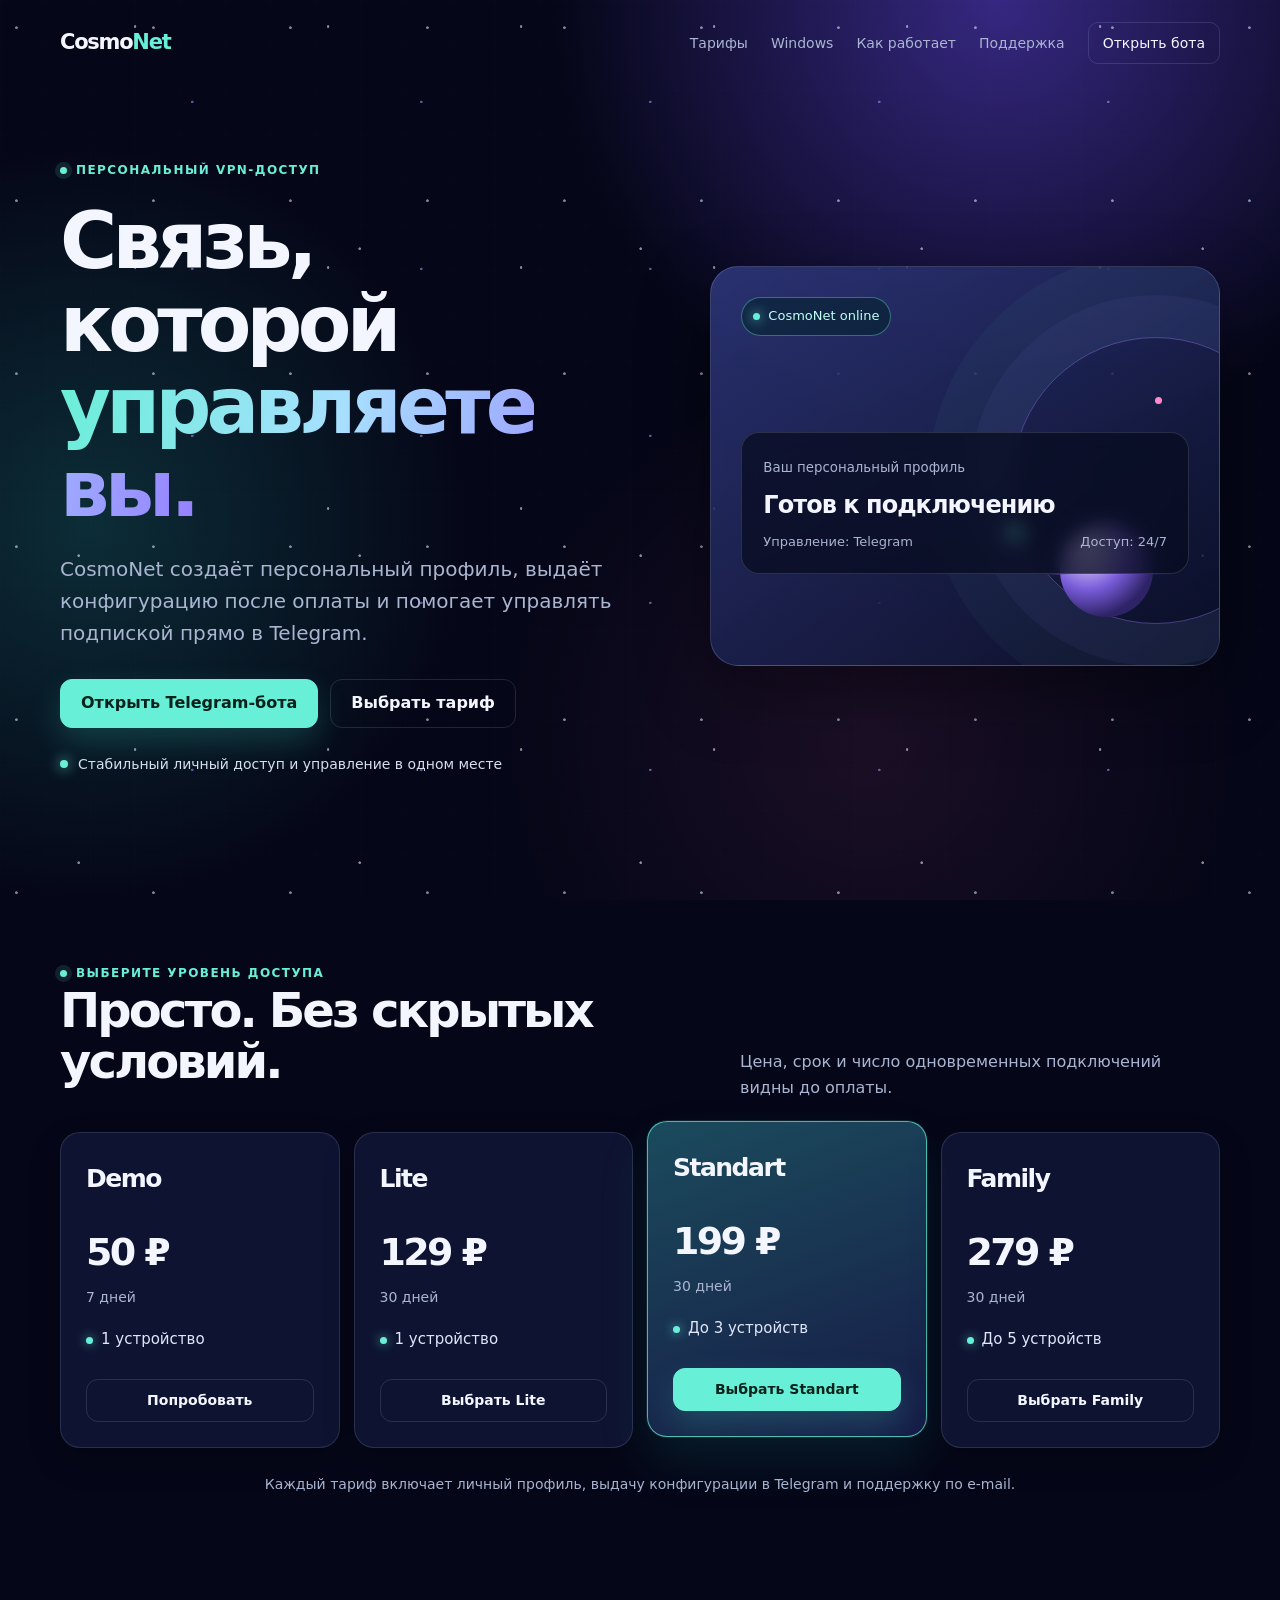
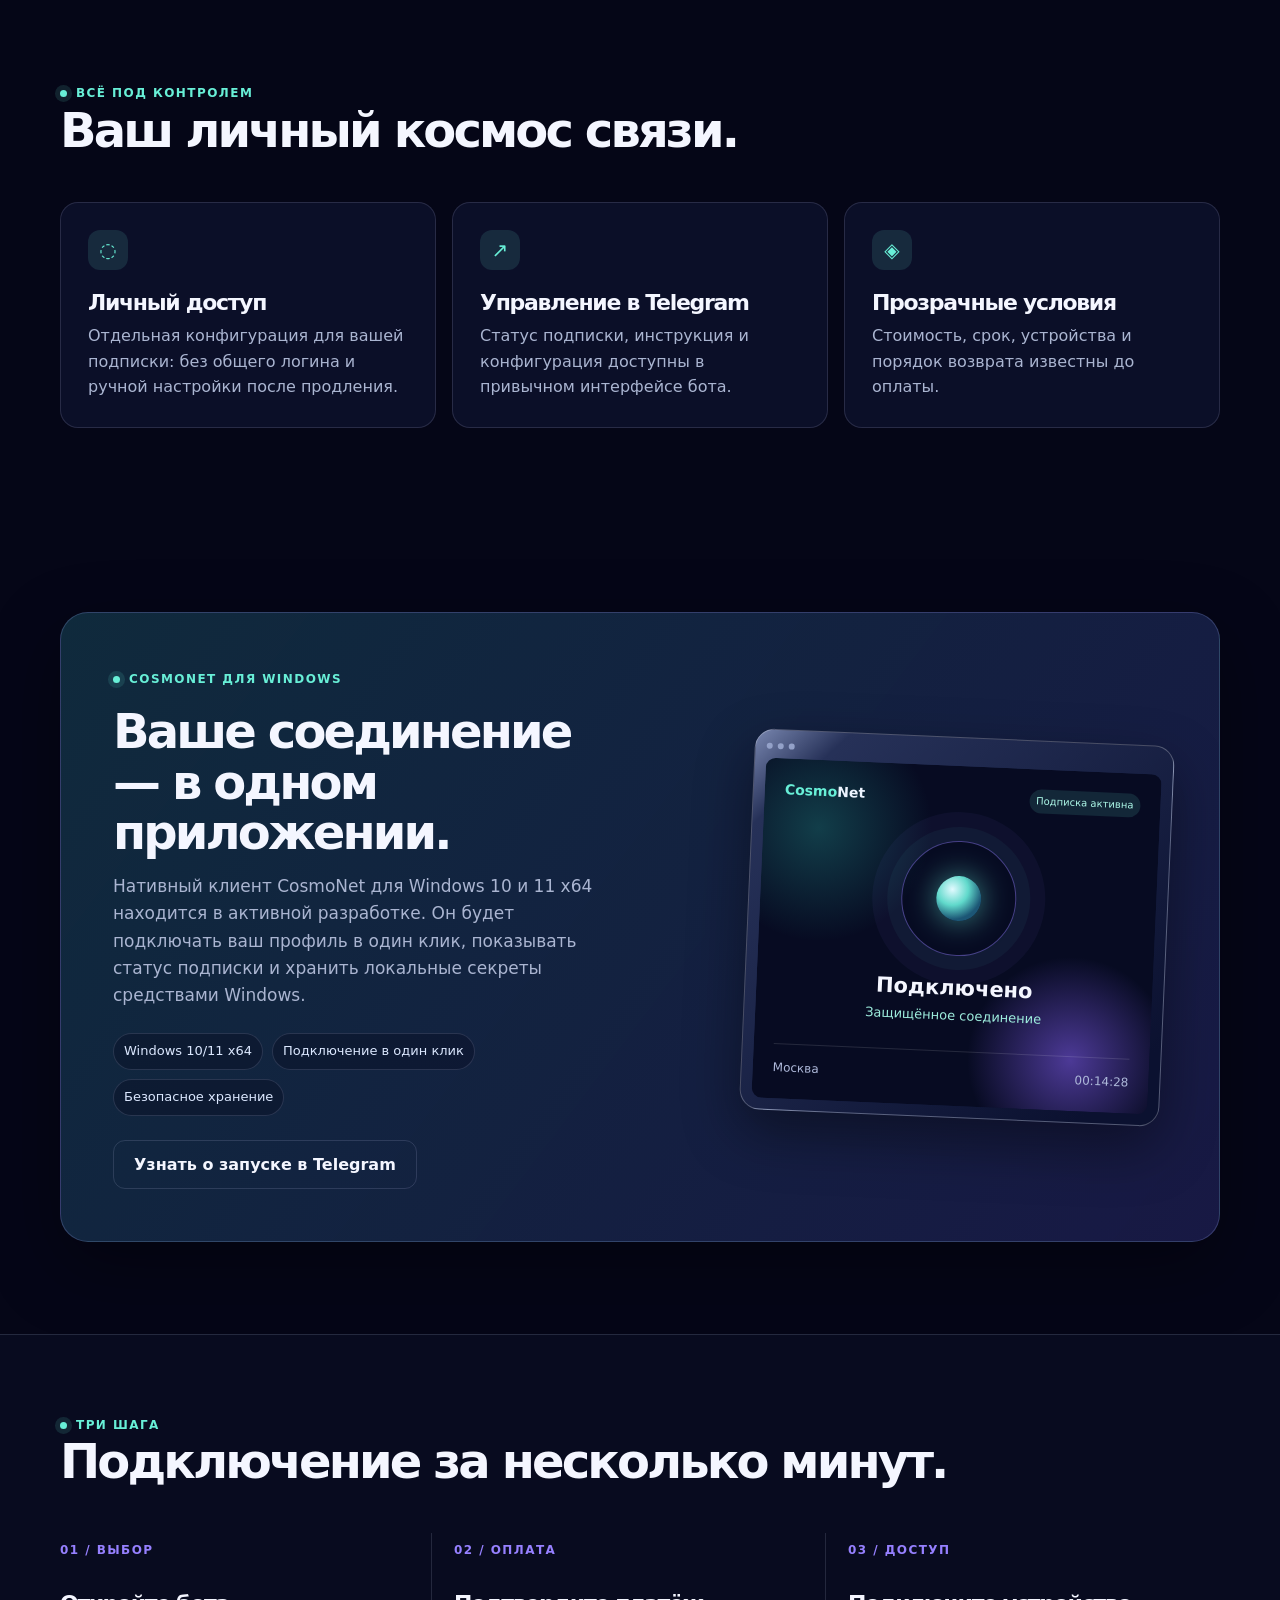
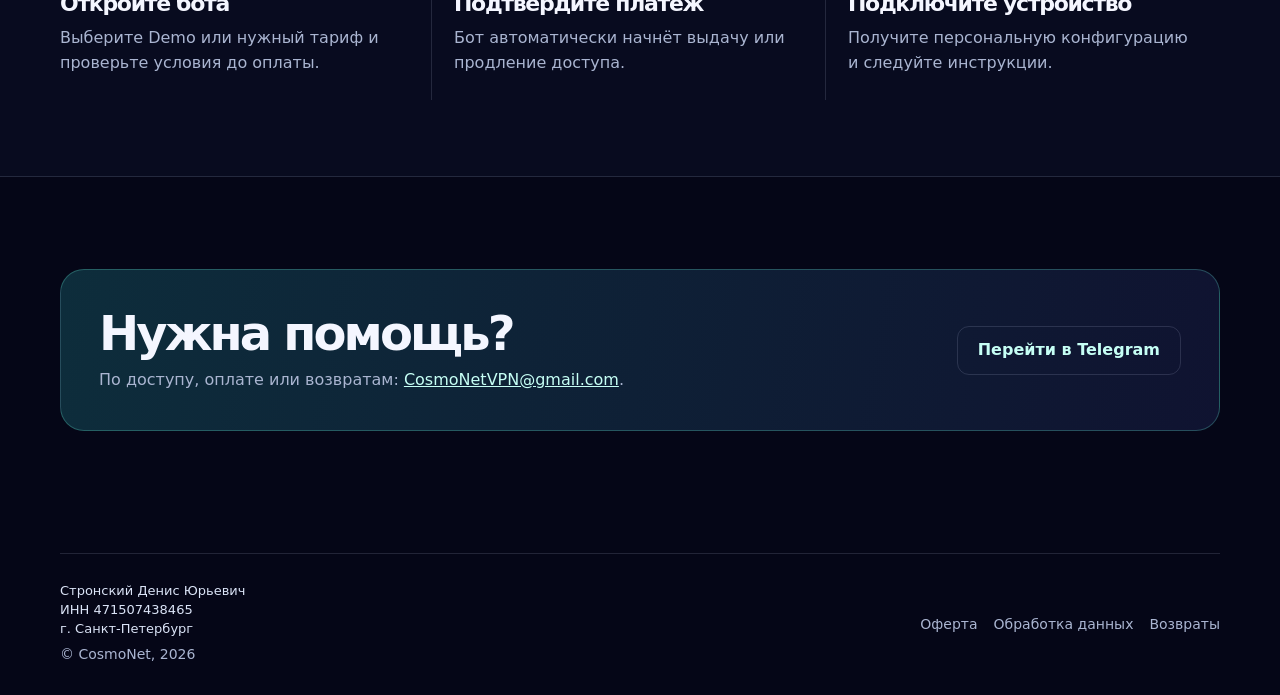
==== site/index.html @ 613d1d77 "Обновить бота, оплату и сайт CosmoNet" ====
<!doctype html><html lang="ru"><head><meta charset="utf-8"><meta name="viewport" content="width=device-width,initial-scale=1"><meta name="description" content="CosmoNet — персональная VPN-подписка с управлением через Telegram."><title>CosmoNet — связь в вашем космосе</title><link rel="stylesheet" href="styles.css"></head><body><header class="container topbar"><a class="brand" href="/"><span class="brand-cosmo">Cosmo</span><span class="brand-net">Net</span></a><nav class="nav"><a href="#tariffs">Тарифы</a><a href="#windows">Windows</a><a href="#how">Как работает</a><a href="#support">Поддержка</a><a class="nav-cta" data-bot-link href="#">Открыть бота</a></nav></header><main><section class="container hero"><div><div class="eyebrow">Персональный VPN-доступ</div><h1>Связь, которой <span class="shine">управляете вы.</span></h1><p class="lead">CosmoNet создаёт персональный профиль, выдаёт конфигурацию после оплаты и помогает управлять подпиской прямо в Telegram.</p><div class="actions"><a class="button button--primary" data-bot-link href="#">Открыть Telegram-бота</a><a class="button" href="#tariffs">Выбрать тариф</a></div><div class="quick"><i></i>Стабильный личный доступ и управление в одном месте</div></div><aside class="cosmos"><div class="online"><i></i>CosmoNet online</div><div class="connection"><small>Ваш персональный профиль</small><strong>Готов к подключению</strong><div><span>Управление: Telegram</span><span>Доступ: 24/7</span></div></div></aside></section><section class="container section" id="tariffs"><div class="section-head"><div><div class="eyebrow">Выберите уровень доступа</div><h2>Просто. Без скрытых условий.</h2></div><p>Цена, срок и число одновременных подключений видны до оплаты.</p></div><div class="plans"><article class="plan"><h3>Demo</h3><div class="price">50 ₽</div><div class="duration">7 дней</div><div class="device">1 устройство</div><a class="button" data-bot-link href="#">Попробовать</a></article><article class="plan"><h3>Lite</h3><div class="price">129 ₽</div><div class="duration">30 дней</div><div class="device">1 устройство</div><a class="button" data-bot-link href="#">Выбрать Lite</a></article><article class="plan plan--best"><h3>Standart</h3><div class="price">199 ₽</div><div class="duration">30 дней</div><div class="device">До 3 устройств</div><a class="button button--primary" data-bot-link href="#">Выбрать Standart</a></article><article class="plan"><h3>Family</h3><div class="price">279 ₽</div><div class="duration">30 дней</div><div class="device">До 5 устройств</div><a class="button" data-bot-link href="#">Выбрать Family</a></article></div><p class="tariff-note">Каждый тариф включает личный профиль, выдачу конфигурации в Telegram и поддержку по e-mail.</p></section><section class="container section"><div class="section-head"><div><div class="eyebrow">Всё под контролем</div><h2>Ваш личный космос связи.</h2></div></div><div class="perks"><article class="perk"><div class="mark">◌</div><h3>Личный доступ</h3><p>Отдельная конфигурация для вашей подписки: без общего логина и ручной настройки после продления.</p></article><article class="perk"><div class="mark">↗</div><h3>Управление в Telegram</h3><p>Статус подписки, инструкция и конфигурация доступны в привычном интерфейсе бота.</p></article><article class="perk"><div class="mark">◈</div><h3>Прозрачные условия</h3><p>Стоимость, срок, устройства и порядок возврата известны до оплаты.</p></article></div></section><section class="container section" id="windows"><div class="windows-card"><div class="windows-copy"><div class="eyebrow">CosmoNet для Windows</div><h2>Ваше соединение — в одном приложении.</h2><p>Нативный клиент CosmoNet для Windows 10 и 11 x64 находится в активной разработке. Он будет подключать ваш профиль в один клик, показывать статус подписки и хранить локальные секреты средствами Windows.</p><div class="windows-badges"><span>Windows 10/11 x64</span><span>Подключение в один клик</span><span>Безопасное хранение</span></div><a class="button" data-bot-link href="#">Узнать о запуске в Telegram</a></div><div class="windows-device" aria-label="Макет приложения CosmoNet для Windows"><div class="device-bar"><span></span><span></span><span></span></div><div class="device-screen"><div class="app-top"><b><em>Cosmo</em>Net</b><small>Подписка активна</small></div><div class="app-core"><div class="app-orbit"><i></i></div><strong>Подключено</strong><span>Защищённое соединение</span></div><div class="app-bottom"><span>Москва</span><span>00:14:28</span></div></div></div></div></section><section class="how" id="how"><div class="container"><div class="section-head"><div><div class="eyebrow">Три шага</div><h2>Подключение за несколько минут.</h2></div></div><div class="steps"><div class="step"><div class="num">01 / ВЫБОР</div><h3>Откройте бота</h3><p>Выберите Demo или нужный тариф и проверьте условия до оплаты.</p></div><div class="step"><div class="num">02 / ОПЛАТА</div><h3>Подтвердите платёж</h3><p>Бот автоматически начнёт выдачу или продление доступа.</p></div><div class="step"><div class="num">03 / ДОСТУП</div><h3>Подключите устройство</h3><p>Получите персональную конфигурацию и следуйте инструкции.</p></div></div></div></section><section class="container section" id="support"><div class="support"><div><h2>Нужна помощь?</h2><p>По доступу, оплате или возвратам: <a data-support-email href="#">CosmoNetVPN@gmail.com</a>.</p></div><a class="button" data-bot-link href="#">Перейти в Telegram</a></div></section></main><footer class="container"><div class="footer"><div><div class="merchant-footer"><span data-merchant-name>Стронский Денис Юрьевич</span><span>ИНН <span data-merchant-inn>471507438465</span></span><span>г. <span data-merchant-city>Санкт-Петербург</span></span></div><span>© CosmoNet, <span data-updated-at></span></span></div><div class="foot-links"><a href="documents/offer.html">Оферта</a><a href="documents/privacy.html">Обработка данных</a><a href="documents/refunds.html">Возвраты</a></div></div></footer><script src="config.js"></script><script src="app.js"></script></body></html>
---- site/styles.css ----
:root{--bg:#050617;--ink:#f4f6ff;--muted:#aab5d1;--line:rgba(209,220,255,.14);--cyan:#68efd7;--violet:#9680ff;--pink:#ff8cc9;--card:rgba(18,25,58,.74);--shadow:0 25px 70px rgba(0,0,0,.35)}*{box-sizing:border-box}html{scroll-behavior:smooth}body{min-width:320px;margin:0;overflow-x:hidden;color:var(--ink);background:var(--bg);font:16px/1.6 Inter,ui-sans-serif,system-ui,-apple-system,"Segoe UI",sans-serif}body:before{position:fixed;inset:0;z-index:-2;content:"";background:radial-gradient(circle at 75% 2%,rgba(107,76,244,.4),transparent 27rem),radial-gradient(circle at 4% 65%,rgba(50,222,201,.14),transparent 22rem),var(--bg)}body:after{position:fixed;inset:0;z-index:-1;pointer-events:none;content:"";opacity:.38;background-image:linear-gradient(rgba(255,255,255,.022) 1px,transparent 1px),linear-gradient(90deg,rgba(255,255,255,.022) 1px,transparent 1px);background-size:45px 45px}a{color:inherit}.container{width:min(1160px,calc(100% - 40px));margin:auto}.topbar{display:flex;align-items:center;justify-content:space-between;gap:24px;padding:22px 0}.brand{display:inline-flex;align-items:center;gap:10px;font-size:21px;font-weight:850;letter-spacing:-.06em;text-decoration:none}.brand:before{width:26px;height:26px;border:2px solid var(--cyan);border-radius:50% 50% 50% 8px;box-shadow:7px -5px 0 -4px var(--violet);content:"";transform:rotate(-25deg)}.brand span{color:var(--cyan)}.nav{display:flex;gap:23px;align-items:center;color:var(--muted);font-size:14px}.nav a{text-decoration:none}.nav a:hover{color:var(--ink)}.nav-cta{padding:9px 14px;border:1px solid var(--line);border-radius:10px;color:var(--ink)}.hero{display:grid;grid-template-columns:1.07fr .93fr;align-items:center;gap:64px;min-height:620px;padding:70px 0 92px}.eyebrow{display:inline-flex;align-items:center;gap:9px;color:var(--cyan);font-size:12px;font-weight:800;letter-spacing:.12em;text-transform:uppercase}.eyebrow:before{width:7px;height:7px;border-radius:50%;background:var(--cyan);box-shadow:0 0 0 5px rgba(104,239,215,.12);content:""}h1,h2,h3,p{margin-top:0}h1,h2,h3{letter-spacing:-.06em;line-height:1.06}h1{max-width:690px;margin:18px 0 22px;font-size:clamp(48px,6.25vw,78px)}h1 .shine{background:linear-gradient(105deg,var(--cyan),#a8dfff 47%,var(--violet));-webkit-background-clip:text;background-clip:text;color:transparent}h2{margin-bottom:14px;font-size:clamp(32px,4vw,48px)}h3{margin-bottom:9px;font-size:22px}.lead{max-width:600px;color:var(--muted);font-size:20px}.actions{display:flex;flex-wrap:wrap;gap:12px;margin-top:30px}.button{display:inline-flex;align-items:center;justify-content:center;min-height:49px;padding:0 20px;border:1px solid var(--line);border-radius:12px;font-weight:780;text-decoration:none;transition:.2s}.button:hover{border-color:rgba(104,239,215,.7);transform:translateY(-2px)}.button--primary{border-color:var(--cyan);background:var(--cyan);color:#06221b;box-shadow:0 14px 32px rgba(66,235,200,.19)}.button--primary:hover{background:#92f6e4}.button--primary.is-disabled{pointer-events:none;opacity:.55}.quick{display:flex;align-items:center;gap:10px;margin-top:25px;color:#d6dff0;font-size:14px}.quick i{width:8px;height:8px;border-radius:50%;background:var(--cyan);box-shadow:0 0 13px var(--cyan)}.cosmos{position:relative;min-height:400px;padding:30px;overflow:hidden;border:1px solid rgba(196,211,255,.2);border-radius:28px;background:linear-gradient(145deg,rgba(46,55,123,.88),rgba(10,15,40,.82));box-shadow:var(--shadow)}.cosmos:before{position:absolute;top:70px;right:-80px;width:285px;height:285px;border:1px solid rgba(158,132,255,.4);border-radius:50%;box-shadow:0 0 0 42px rgba(158,132,255,.06),0 0 0 84px rgba(104,239,215,.035);content:""}.cosmos:after{position:absolute;right:66px;bottom:48px;width:93px;height:93px;border-radius:50%;background:radial-gradient(circle at 30% 29%,#ece0ff,#775bd8 42%,#2e2366 72%);box-shadow:-91px -38px 0 -37px var(--cyan),52px -170px 0 -43px var(--pink);content:""}.online{position:relative;z-index:1;display:inline-flex;align-items:center;gap:8px;padding:8px 11px;border:1px solid rgba(104,239,215,.38);border-radius:99px;background:rgba(5,35,43,.58);color:#bffff4;font-size:13px}.online i{width:7px;height:7px;border-radius:50%;background:var(--cyan);box-shadow:0 0 12px var(--cyan)}.connection{position:relative;z-index:1;margin-top:96px;padding:21px;border:1px solid rgba(255,255,255,.13);border-radius:18px;background:rgba(8,13,34,.76);backdrop-filter:blur(9px)}.connection small,.connection div{color:var(--muted)}.connection strong{display:block;margin:7px 0;font-size:24px;letter-spacing:-.04em}.connection div{display:flex;justify-content:space-between;font-size:13px}.section{padding:92px 0}.section-head{display:flex;align-items:end;justify-content:space-between;gap:28px;margin-bottom:32px}.section-head p{max-width:480px;margin:0;color:var(--muted)}.plans{display:grid;grid-template-columns:repeat(4,1fr);gap:14px}.plan{position:relative;min-height:365px;padding:25px;overflow:hidden;border:1px solid var(--line);border-radius:20px;background:var(--card);box-shadow:0 12px 34px rgba(0,0,0,.16)}.plan--best{border-color:rgba(104,239,215,.7);background:linear-gradient(160deg,rgba(26,76,91,.79),rgba(17,27,58,.94));transform:translateY(-11px)}.label{min-height:22px;color:var(--cyan);font-size:12px;font-weight:830;letter-spacing:.09em;text-transform:uppercase}.empty{visibility:hidden}.price{margin:20px 0 3px;font-size:38px;font-weight:850;letter-spacing:-.07em}.duration{color:var(--muted);font-size:14px}.list{margin:23px 0 0;padding:0;list-style:none;color:#d7def0;font-size:14px}.list li{padding:9px 0;border-top:1px solid var(--line)}.list li:before{margin-right:8px;color:var(--cyan);content:"✓"}.plan .button{position:absolute;right:25px;bottom:24px;left:25px;min-height:43px;font-size:14px}.perks{display:grid;grid-template-columns:repeat(3,1fr);gap:16px}.perk{padding:27px;border:1px solid var(--line);border-radius:18px;background:rgba(18,25,58,.5)}.mark{display:grid;width:40px;height:40px;margin-bottom:21px;border-radius:12px;place-items:center;background:rgba(104,239,215,.12);color:var(--cyan);font-size:20px}.perk p{margin:0;color:var(--muted)}.how{padding:76px 0;border-top:1px solid var(--line);border-bottom:1px solid var(--line);background:rgba(10,15,37,.6)}.steps{display:grid;grid-template-columns:repeat(3,1fr);gap:22px}.step{padding:8px 24px 8px 0;border-right:1px solid var(--line)}.step:last-child{border:0}.num{margin-bottom:32px;color:var(--violet);font-size:12px;font-weight:850;letter-spacing:.12em}.step p{color:var(--muted)}.support{display:flex;align-items:center;justify-content:space-between;gap:30px;padding:38px;border:1px solid rgba(104,239,215,.26);border-radius:24px;background:linear-gradient(100deg,rgba(17,61,74,.72),rgba(20,25,59,.72))}.support h2{margin-bottom:8px}.support p{margin:0;color:var(--muted)}.support a{color:#c6fff5}.legal{width:min(860px,calc(100% - 40px));margin:auto;padding:55px 0 90px}.legal h1{font-size:clamp(38px,5vw,58px)}.legal h2{margin-top:43px;font-size:28px}.legal p,.legal li{color:#d6dcef}.legal li{margin-bottom:8px}.meta{color:var(--muted)}.notice{margin:28px 0;padding:17px 20px;border:1px solid rgba(104,239,215,.24);border-radius:13px;background:rgba(46,95,100,.17);color:#d9faf4}footer{padding:30px 0;color:var(--muted);font-size:14px}.footer{display:flex;align-items:center;justify-content:space-between;gap:20px;padding-top:28px;border-top:1px solid var(--line)}.foot-links{display:flex;flex-wrap:wrap;gap:16px}.foot-links a{text-decoration:none}@media(max-width:920px){.hero{grid-template-columns:1fr;gap:18px;min-height:auto}.cosmos{min-height:300px}.connection{margin-top:42px}.plans{grid-template-columns:repeat(2,1fr)}.plan--best{transform:none}}@media(max-width:650px){.container{width:calc(100% - 30px)}.nav{display:none}.topbar{padding:18px 0}.hero{padding:52px 0 64px}.lead{font-size:18px}.section{padding:64px 0}.section-head,.support,.footer{align-items:flex-start;flex-direction:column}.plans,.perks,.steps{grid-template-columns:1fr}.step{padding:18px 0;border-right:0;border-bottom:1px solid var(--line)}.step:last-child{border:0}.plan{min-height:340px}}
/* Космические акценты и упрощённые тарифы */
body::before{background:radial-gradient(circle at 78% 0%,rgba(107,76,244,.48),transparent 28rem),radial-gradient(circle at 7% 58%,rgba(43,221,199,.18),transparent 24rem),radial-gradient(circle at 68% 82%,rgba(255,106,188,.09),transparent 23rem),#050617}body::after{opacity:.54;background-image:radial-gradient(circle at 12% 16%,#d8f9ff 0 1px,transparent 1.7px),radial-gradient(circle at 70% 11%,#fff 0 1px,transparent 1.5px),radial-gradient(circle at 84% 61%,#a8a1ff 0 1px,transparent 1.5px),radial-gradient(circle at 28% 81%,#fff 0 1px,transparent 1.6px),linear-gradient(rgba(255,255,255,.018) 1px,transparent 1px),linear-gradient(90deg,rgba(255,255,255,.018) 1px,transparent 1px);background-size:137px 173px,193px 241px,229px 167px,281px 307px,45px 45px,45px 45px}.brand{gap:0}.brand:before{display:none}.brand-cosmo{color:#f4f6ff}.brand-net{color:var(--cyan)}.plan{min-height:248px;padding-top:33px}.plan h3{font-size:25px}.plan--best{background:linear-gradient(160deg,rgba(31,87,104,.86),rgba(24,29,74,.94));box-shadow:0 0 0 1px rgba(104,239,215,.1),0 25px 52px rgba(26,193,184,.12)}.device{margin-top:19px;color:#dfe6f9;font-size:15px}.device:before{display:inline-block;width:7px;height:7px;margin-right:8px;border-radius:50%;background:var(--cyan);box-shadow:0 0 11px rgba(104,239,215,.8);content:""}.tariff-note{margin:25px 0 0;color:var(--muted);font-size:14px;text-align:center}.windows-card{display:grid;grid-template-columns:1.03fr .97fr;align-items:center;gap:54px;padding:52px;overflow:hidden;border:1px solid rgba(165,183,255,.22);border-radius:28px;background:linear-gradient(127deg,rgba(18,52,71,.79),rgba(27,28,75,.88));box-shadow:var(--shadow)}.windows-copy h2{max-width:600px;margin:15px 0}.windows-copy p{max-width:590px;color:var(--muted);font-size:17px}.windows-badges{display:flex;flex-wrap:wrap;gap:9px;margin:24px 0}.windows-badges span{padding:7px 10px;border:1px solid var(--line);border-radius:99px;background:rgba(6,10,30,.34);color:#dce8ff;font-size:13px}.windows-device{width:min(100%,420px);margin-left:auto;padding:11px;border:1px solid rgba(255,255,255,.25);border-radius:20px;background:linear-gradient(135deg,#7886af,#263158 12%,#0b1130 90%);box-shadow:0 22px 55px rgba(0,0,0,.4);transform:rotate(2.5deg)}.device-bar{display:flex;gap:5px;padding:2px 0 9px}.device-bar span{width:6px;height:6px;border-radius:50%;background:#93a1c8}.device-screen{min-height:286px;padding:20px;border-radius:10px;background:radial-gradient(circle at 80% 85%,rgba(119,86,222,.62),transparent 24%),radial-gradient(circle at 14% 20%,rgba(52,223,199,.24),transparent 26%),#070b22}.app-top,.app-bottom{display:flex;justify-content:space-between;color:#aeb9da;font-size:12px}.app-top b{color:#edf4ff;font-size:14px}.app-top em{color:var(--cyan);font-style:normal}.app-top small{padding:4px 7px;border-radius:99px;background:rgba(104,239,215,.12);color:#aef9e9}.app-core{display:grid;padding:31px 0 25px;place-items:center;text-align:center}.app-orbit{display:grid;width:115px;height:115px;margin-bottom:16px;border:1px solid rgba(146,127,255,.45);border-radius:50%;place-items:center;box-shadow:0 0 0 14px rgba(104,239,215,.045),0 0 0 29px rgba(146,127,255,.05)}.app-orbit i{width:45px;height:45px;border-radius:50%;background:radial-gradient(circle at 35% 30%,#e2faff,#60d9cb 37%,#1c5675 70%);box-shadow:0 0 30px rgba(104,239,215,.55)}.app-core strong{font-size:21px}.app-core span{color:#9eeede;font-size:13px}.app-bottom{padding-top:14px;border-top:1px solid rgba(255,255,255,.12)}@media(max-width:920px){.windows-card{grid-template-columns:1fr}.windows-device{margin:0}.plan{min-height:260px}}@media(max-width:650px){.windows-card{gap:32px;padding:28px}.windows-copy p{font-size:16px}.windows-device{transform:none}.device-screen{min-height:250px}.plan{min-height:240px}.tariff-note{text-align:left}}

/* Исправление карточек тарифов и логотипа */
.brand .brand-cosmo{color:#f4f6ff}.brand .brand-net{color:var(--cyan)}.plan{display:flex;flex-direction:column}.plan .button{position:static;margin-top:auto}.plan .device{margin-bottom:28px}
.merchant-footer{margin-bottom:6px;color:#dbe4f7;font-size:13px}.merchant-footer span{white-space:nowrap}
.merchant-footer{display:grid;gap:1px;line-height:1.35}.merchant-footer>span{display:block}
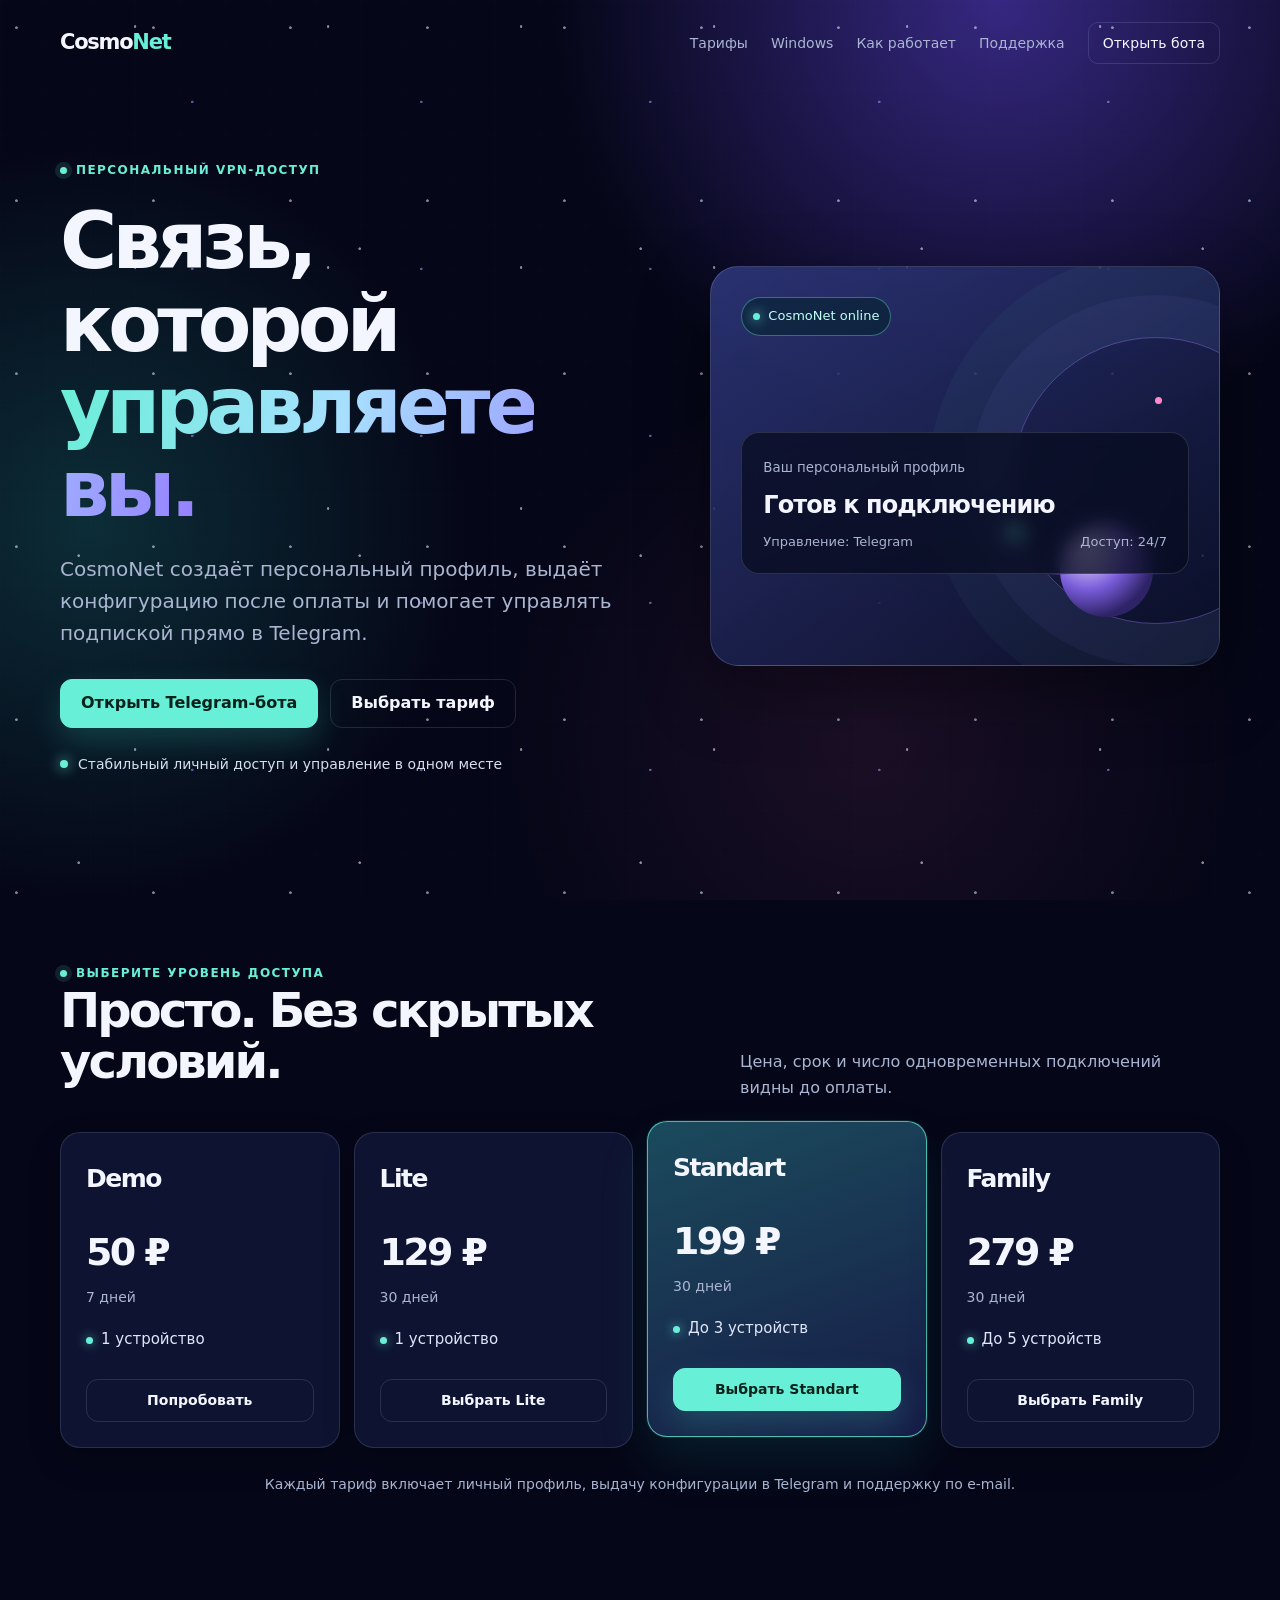
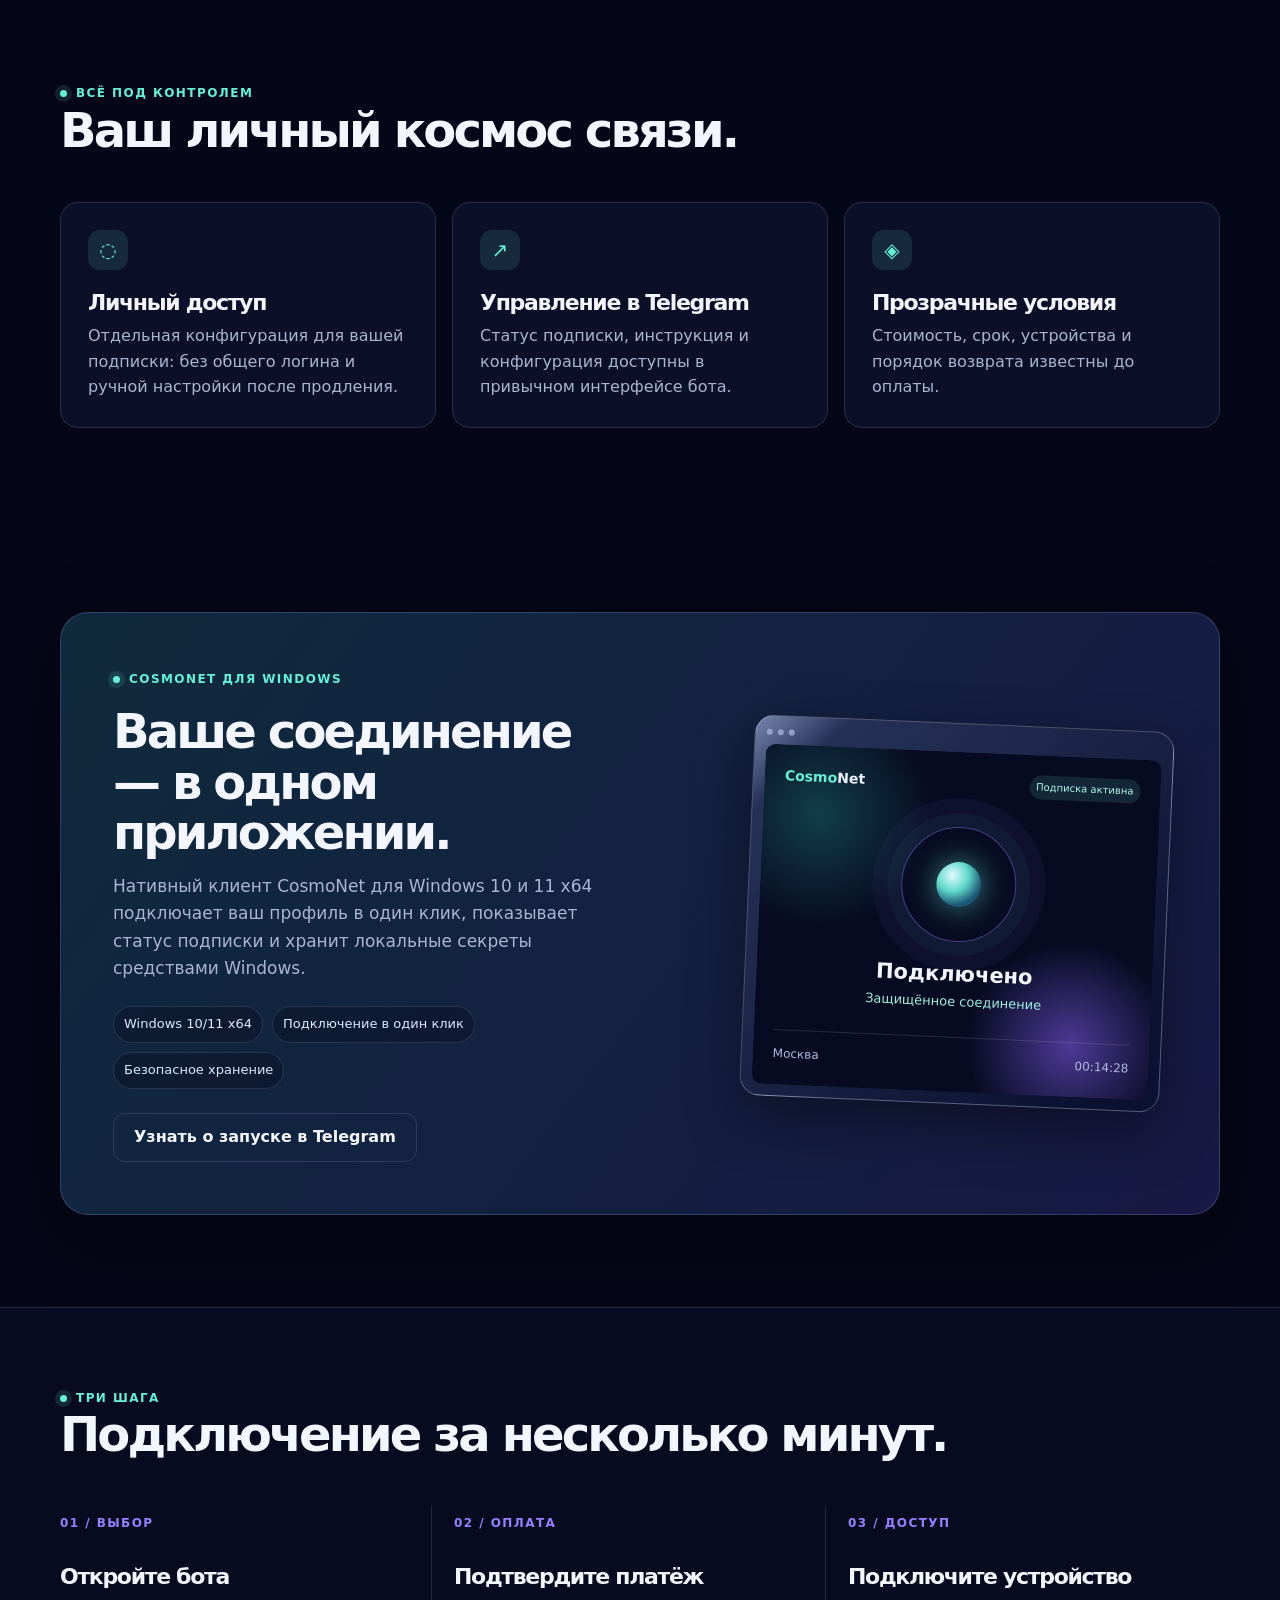
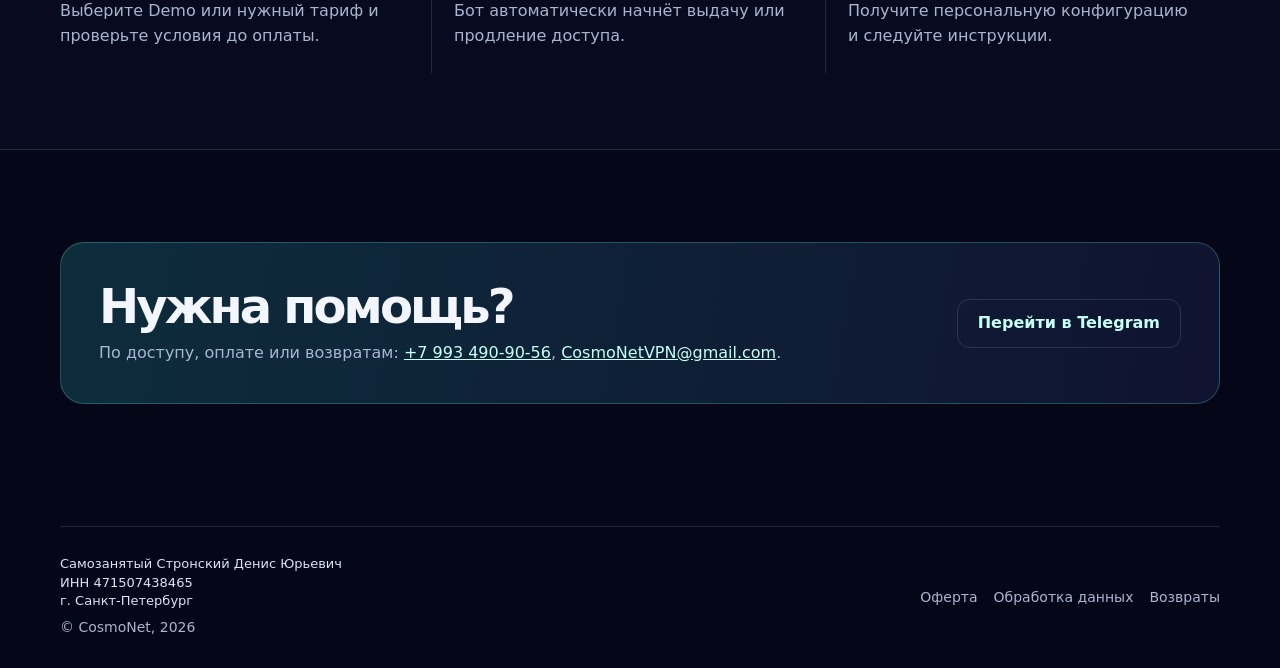
==== commit 07f5fe4f: "Зафиксировать рабочую версию перед редизайном бота" ====
--- a/site/index.html
+++ b/site/index.html
@@ -1 +1 @@
-<!doctype html><html lang="ru"><head><meta charset="utf-8"><meta name="viewport" content="width=device-width,initial-scale=1"><meta name="description" content="CosmoNet — персональная VPN-подписка с управлением через Telegram."><title>CosmoNet — связь в вашем космосе</title><link rel="stylesheet" href="styles.css"></head><body><header class="container topbar"><a class="brand" href="/"><span class="brand-cosmo">Cosmo</span><span class="brand-net">Net</span></a><nav class="nav"><a href="#tariffs">Тарифы</a><a href="#windows">Windows</a><a href="#how">Как работает</a><a href="#support">Поддержка</a><a class="nav-cta" data-bot-link href="#">Открыть бота</a></nav></header><main><section class="container hero"><div><div class="eyebrow">Персональный VPN-доступ</div><h1>Связь, которой <span class="shine">управляете вы.</span></h1><p class="lead">CosmoNet создаёт персональный профиль, выдаёт конфигурацию после оплаты и помогает управлять подпиской прямо в Telegram.</p><div class="actions"><a class="button button--primary" data-bot-link href="#">Открыть Telegram-бота</a><a class="button" href="#tariffs">Выбрать тариф</a></div><div class="quick"><i></i>Стабильный личный доступ и управление в одном месте</div></div><aside class="cosmos"><div class="online"><i></i>CosmoNet online</div><div class="connection"><small>Ваш персональный профиль</small><strong>Готов к подключению</strong><div><span>Управление: Telegram</span><span>Доступ: 24/7</span></div></div></aside></section><section class="container section" id="tariffs"><div class="section-head"><div><div class="eyebrow">Выберите уровень доступа</div><h2>Просто. Без скрытых условий.</h2></div><p>Цена, срок и число одновременных подключений видны до оплаты.</p></div><div class="plans"><article class="plan"><h3>Demo</h3><div class="price">50 ₽</div><div class="duration">7 дней</div><div class="device">1 устройство</div><a class="button" data-bot-link href="#">Попробовать</a></article><article class="plan"><h3>Lite</h3><div class="price">129 ₽</div><div class="duration">30 дней</div><div class="device">1 устройство</div><a class="button" data-bot-link href="#">Выбрать Lite</a></article><article class="plan plan--best"><h3>Standart</h3><div class="price">199 ₽</div><div class="duration">30 дней</div><div class="device">До 3 устройств</div><a class="button button--primary" data-bot-link href="#">Выбрать Standart</a></article><article class="plan"><h3>Family</h3><div class="price">279 ₽</div><div class="duration">30 дней</div><div class="device">До 5 устройств</div><a class="button" data-bot-link href="#">Выбрать Family</a></article></div><p class="tariff-note">Каждый тариф включает личный профиль, выдачу конфигурации в Telegram и поддержку по e-mail.</p></section><section class="container section"><div class="section-head"><div><div class="eyebrow">Всё под контролем</div><h2>Ваш личный космос связи.</h2></div></div><div class="perks"><article class="perk"><div class="mark">◌</div><h3>Личный доступ</h3><p>Отдельная конфигурация для вашей подписки: без общего логина и ручной настройки после продления.</p></article><article class="perk"><div class="mark">↗</div><h3>Управление в Telegram</h3><p>Статус подписки, инструкция и конфигурация доступны в привычном интерфейсе бота.</p></article><article class="perk"><div class="mark">◈</div><h3>Прозрачные условия</h3><p>Стоимость, срок, устройства и порядок возврата известны до оплаты.</p></article></div></section><section class="container section" id="windows"><div class="windows-card"><div class="windows-copy"><div class="eyebrow">CosmoNet для Windows</div><h2>Ваше соединение — в одном приложении.</h2><p>Нативный клиент CosmoNet для Windows 10 и 11 x64 находится в активной разработке. Он будет подключать ваш профиль в один клик, показывать статус подписки и хранить локальные секреты средствами Windows.</p><div class="windows-badges"><span>Windows 10/11 x64</span><span>Подключение в один клик</span><span>Безопасное хранение</span></div><a class="button" data-bot-link href="#">Узнать о запуске в Telegram</a></div><div class="windows-device" aria-label="Макет приложения CosmoNet для Windows"><div class="device-bar"><span></span><span></span><span></span></div><div class="device-screen"><div class="app-top"><b><em>Cosmo</em>Net</b><small>Подписка активна</small></div><div class="app-core"><div class="app-orbit"><i></i></div><strong>Подключено</strong><span>Защищённое соединение</span></div><div class="app-bottom"><span>Москва</span><span>00:14:28</span></div></div></div></div></section><section class="how" id="how"><div class="container"><div class="section-head"><div><div class="eyebrow">Три шага</div><h2>Подключение за несколько минут.</h2></div></div><div class="steps"><div class="step"><div class="num">01 / ВЫБОР</div><h3>Откройте бота</h3><p>Выберите Demo или нужный тариф и проверьте условия до оплаты.</p></div><div class="step"><div class="num">02 / ОПЛАТА</div><h3>Подтвердите платёж</h3><p>Бот автоматически начнёт выдачу или продление доступа.</p></div><div class="step"><div class="num">03 / ДОСТУП</div><h3>Подключите устройство</h3><p>Получите персональную конфигурацию и следуйте инструкции.</p></div></div></div></section><section class="container section" id="support"><div class="support"><div><h2>Нужна помощь?</h2><p>По доступу, оплате или возвратам: <a data-support-email href="#">CosmoNetVPN@gmail.com</a>.</p></div><a class="button" data-bot-link href="#">Перейти в Telegram</a></div></section></main><footer class="container"><div class="footer"><div><div class="merchant-footer"><span data-merchant-name>Стронский Денис Юрьевич</span><span>ИНН <span data-merchant-inn>471507438465</span></span><span>г. <span data-merchant-city>Санкт-Петербург</span></span></div><span>© CosmoNet, <span data-updated-at></span></span></div><div class="foot-links"><a href="documents/offer.html">Оферта</a><a href="documents/privacy.html">Обработка данных</a><a href="documents/refunds.html">Возвраты</a></div></div></footer><script src="config.js"></script><script src="app.js"></script></body></html>+<!doctype html><html lang="ru"><head><meta charset="utf-8"><meta name="viewport" content="width=device-width,initial-scale=1"><meta name="description" content="CosmoNet — персональная VPN-подписка с управлением через Telegram."><title>CosmoNet — связь в вашем космосе</title><link rel="stylesheet" href="styles.css"></head><body><header class="container topbar"><a class="brand" href="/"><span class="brand-cosmo">Cosmo</span><span class="brand-net">Net</span></a><nav class="nav"><a href="#tariffs">Тарифы</a><a href="#windows">Windows</a><a href="#how">Как работает</a><a href="#support">Поддержка</a><a class="nav-cta" data-bot-link href="#">Открыть бота</a></nav></header><main><section class="container hero"><div><div class="eyebrow">Персональный VPN-доступ</div><h1>Связь, которой <span class="shine">управляете вы.</span></h1><p class="lead">CosmoNet создаёт персональный профиль, выдаёт конфигурацию после оплаты и помогает управлять подпиской прямо в Telegram.</p><div class="actions"><a class="button button--primary" data-bot-link href="#">Открыть Telegram-бота</a><a class="button" href="#tariffs">Выбрать тариф</a></div><div class="quick"><i></i>Стабильный личный доступ и управление в одном месте</div></div><aside class="cosmos"><div class="online"><i></i>CosmoNet online</div><div class="connection"><small>Ваш персональный профиль</small><strong>Готов к подключению</strong><div><span>Управление: Telegram</span><span>Доступ: 24/7</span></div></div></aside></section><section class="container section" id="tariffs"><div class="section-head"><div><div class="eyebrow">Выберите уровень доступа</div><h2>Просто. Без скрытых условий.</h2></div><p>Цена, срок и число одновременных подключений видны до оплаты.</p></div><div class="plans"><article class="plan"><h3>Demo</h3><div class="price">50 ₽</div><div class="duration">7 дней</div><div class="device">1 устройство</div><a class="button" data-bot-link href="#">Попробовать</a></article><article class="plan"><h3>Lite</h3><div class="price">129 ₽</div><div class="duration">30 дней</div><div class="device">1 устройство</div><a class="button" data-bot-link href="#">Выбрать Lite</a></article><article class="plan plan--best"><h3>Standart</h3><div class="price">199 ₽</div><div class="duration">30 дней</div><div class="device">До 3 устройств</div><a class="button button--primary" data-bot-link href="#">Выбрать Standart</a></article><article class="plan"><h3>Family</h3><div class="price">279 ₽</div><div class="duration">30 дней</div><div class="device">До 5 устройств</div><a class="button" data-bot-link href="#">Выбрать Family</a></article></div><p class="tariff-note">Каждый тариф включает личный профиль, выдачу конфигурации в Telegram и поддержку по e-mail.</p></section><section class="container section"><div class="section-head"><div><div class="eyebrow">Всё под контролем</div><h2>Ваш личный космос связи.</h2></div></div><div class="perks"><article class="perk"><div class="mark">◌</div><h3>Личный доступ</h3><p>Отдельная конфигурация для вашей подписки: без общего логина и ручной настройки после продления.</p></article><article class="perk"><div class="mark">↗</div><h3>Управление в Telegram</h3><p>Статус подписки, инструкция и конфигурация доступны в привычном интерфейсе бота.</p></article><article class="perk"><div class="mark">◈</div><h3>Прозрачные условия</h3><p>Стоимость, срок, устройства и порядок возврата известны до оплаты.</p></article></div></section><section class="container section" id="windows"><div class="windows-card"><div class="windows-copy"><div class="eyebrow">CosmoNet для Windows</div><h2>Ваше соединение — в одном приложении.</h2><p>Нативный клиент CosmoNet для Windows 10 и 11 x64 подключает ваш профиль в один клик, показывает статус подписки и хранит локальные секреты средствами Windows.</p><div class="windows-badges"><span>Windows 10/11 x64</span><span>Подключение в один клик</span><span>Безопасное хранение</span></div><a class="button" data-bot-link href="#">Узнать о запуске в Telegram</a></div><div class="windows-device" aria-label="Макет приложения CosmoNet для Windows"><div class="device-bar"><span></span><span></span><span></span></div><div class="device-screen"><div class="app-top"><b><em>Cosmo</em>Net</b><small>Подписка активна</small></div><div class="app-core"><div class="app-orbit"><i></i></div><strong>Подключено</strong><span>Защищённое соединение</span></div><div class="app-bottom"><span>Москва</span><span>00:14:28</span></div></div></div></div></section><section class="how" id="how"><div class="container"><div class="section-head"><div><div class="eyebrow">Три шага</div><h2>Подключение за несколько минут.</h2></div></div><div class="steps"><div class="step"><div class="num">01 / ВЫБОР</div><h3>Откройте бота</h3><p>Выберите Demo или нужный тариф и проверьте условия до оплаты.</p></div><div class="step"><div class="num">02 / ОПЛАТА</div><h3>Подтвердите платёж</h3><p>Бот автоматически начнёт выдачу или продление доступа.</p></div><div class="step"><div class="num">03 / ДОСТУП</div><h3>Подключите устройство</h3><p>Получите персональную конфигурацию и следуйте инструкции.</p></div></div></div></section><section class="container section" id="support"><div class="support"><div><h2>Нужна помощь?</h2><p>По доступу, оплате или возвратам: <a href="tel:+79934909056">+7 993 490-90-56</a>, <a data-support-email href="#">CosmoNetVPN@gmail.com</a>.</p></div><a class="button" data-bot-link href="#">Перейти в Telegram</a></div></section></main><footer class="container"><div class="footer"><div><div class="merchant-footer"><span>Самозанятый <span data-merchant-name>Стронский Денис Юрьевич</span></span><span>ИНН <span data-merchant-inn>471507438465</span></span><span>г. <span data-merchant-city>Санкт-Петербург</span></span></div><span>© CosmoNet, <span data-updated-at></span></span></div><div class="foot-links"><a href="documents/offer.html">Оферта</a><a href="documents/privacy.html">Обработка данных</a><a href="documents/refunds.html">Возвраты</a></div></div></footer><script src="config.js"></script><script src="app.js"></script></body></html>
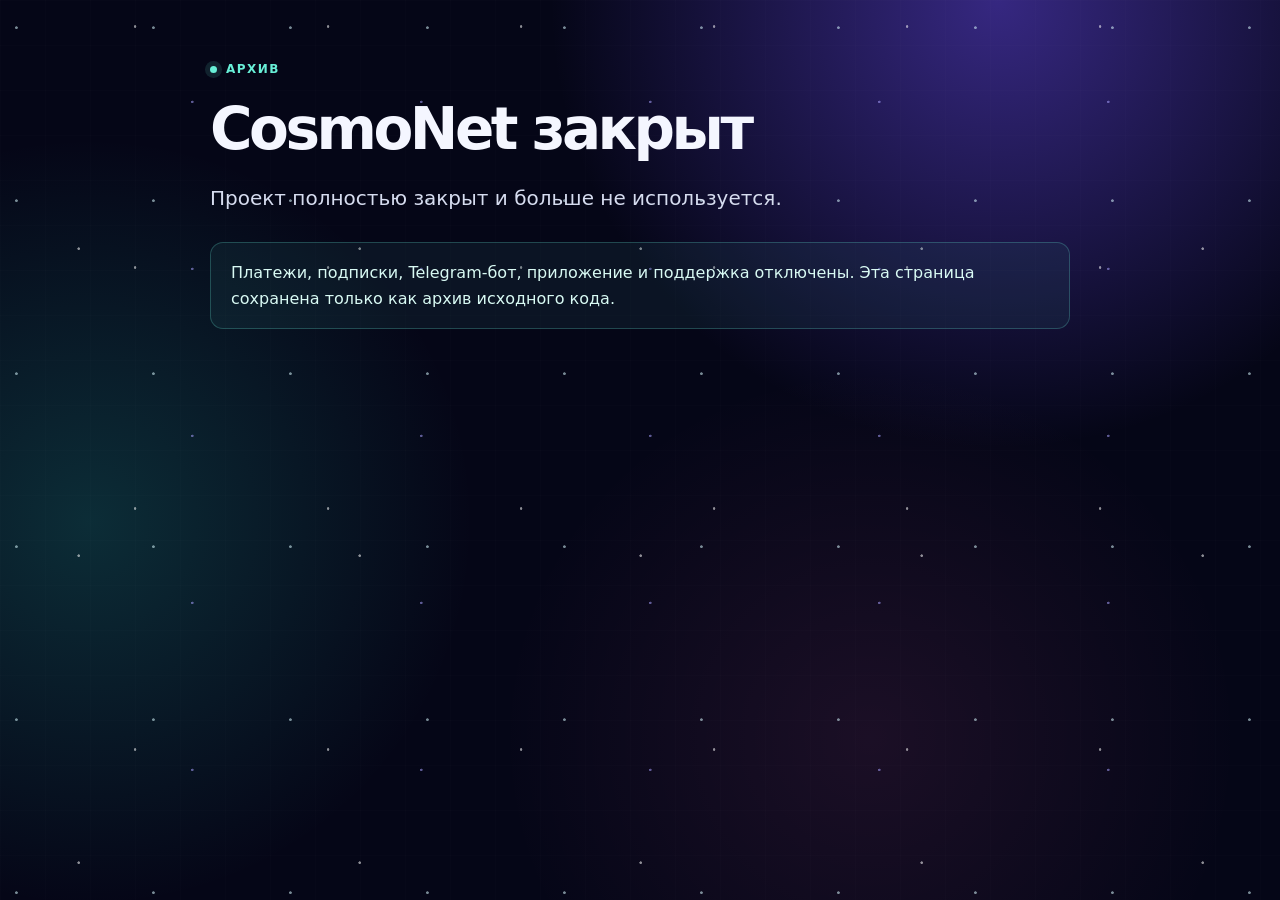
==== commit 23bc4bbb: "удалил персональные данные и переписал историю репозитория" ====
--- a/site/index.html
+++ b/site/index.html
@@ -1 +1 @@
-<!doctype html><html lang="ru"><head><meta charset="utf-8"><meta name="viewport" content="width=device-width,initial-scale=1"><meta name="description" content="CosmoNet — персональная VPN-подписка с управлением через Telegram."><title>CosmoNet — связь в вашем космосе</title><link rel="stylesheet" href="styles.css"></head><body><header class="container topbar"><a class="brand" href="/"><span class="brand-cosmo">Cosmo</span><span class="brand-net">Net</span></a><nav class="nav"><a href="#tariffs">Тарифы</a><a href="#windows">Windows</a><a href="#how">Как работает</a><a href="#support">Поддержка</a><a class="nav-cta" data-bot-link href="#">Открыть бота</a></nav></header><main><section class="container hero"><div><div class="eyebrow">Персональный VPN-доступ</div><h1>Связь, которой <span class="shine">управляете вы.</span></h1><p class="lead">CosmoNet создаёт персональный профиль, выдаёт конфигурацию после оплаты и помогает управлять подпиской прямо в Telegram.</p><div class="actions"><a class="button button--primary" data-bot-link href="#">Открыть Telegram-бота</a><a class="button" href="#tariffs">Выбрать тариф</a></div><div class="quick"><i></i>Стабильный личный доступ и управление в одном месте</div></div><aside class="cosmos"><div class="online"><i></i>CosmoNet online</div><div class="connection"><small>Ваш персональный профиль</small><strong>Готов к подключению</strong><div><span>Управление: Telegram</span><span>Доступ: 24/7</span></div></div></aside></section><section class="container section" id="tariffs"><div class="section-head"><div><div class="eyebrow">Выберите уровень доступа</div><h2>Просто. Без скрытых условий.</h2></div><p>Цена, срок и число одновременных подключений видны до оплаты.</p></div><div class="plans"><article class="plan"><h3>Demo</h3><div class="price">50 ₽</div><div class="duration">7 дней</div><div class="device">1 устройство</div><a class="button" data-bot-link href="#">Попробовать</a></article><article class="plan"><h3>Lite</h3><div class="price">129 ₽</div><div class="duration">30 дней</div><div class="device">1 устройство</div><a class="button" data-bot-link href="#">Выбрать Lite</a></article><article class="plan plan--best"><h3>Standart</h3><div class="price">199 ₽</div><div class="duration">30 дней</div><div class="device">До 3 устройств</div><a class="button button--primary" data-bot-link href="#">Выбрать Standart</a></article><article class="plan"><h3>Family</h3><div class="price">279 ₽</div><div class="duration">30 дней</div><div class="device">До 5 устройств</div><a class="button" data-bot-link href="#">Выбрать Family</a></article></div><p class="tariff-note">Каждый тариф включает личный профиль, выдачу конфигурации в Telegram и поддержку по e-mail.</p></section><section class="container section"><div class="section-head"><div><div class="eyebrow">Всё под контролем</div><h2>Ваш личный космос связи.</h2></div></div><div class="perks"><article class="perk"><div class="mark">◌</div><h3>Личный доступ</h3><p>Отдельная конфигурация для вашей подписки: без общего логина и ручной настройки после продления.</p></article><article class="perk"><div class="mark">↗</div><h3>Управление в Telegram</h3><p>Статус подписки, инструкция и конфигурация доступны в привычном интерфейсе бота.</p></article><article class="perk"><div class="mark">◈</div><h3>Прозрачные условия</h3><p>Стоимость, срок, устройства и порядок возврата известны до оплаты.</p></article></div></section><section class="container section" id="windows"><div class="windows-card"><div class="windows-copy"><div class="eyebrow">CosmoNet для Windows</div><h2>Ваше соединение — в одном приложении.</h2><p>Нативный клиент CosmoNet для Windows 10 и 11 x64 подключает ваш профиль в один клик, показывает статус подписки и хранит локальные секреты средствами Windows.</p><div class="windows-badges"><span>Windows 10/11 x64</span><span>Подключение в один клик</span><span>Безопасное хранение</span></div><a class="button" data-bot-link href="#">Узнать о запуске в Telegram</a></div><div class="windows-device" aria-label="Макет приложения CosmoNet для Windows"><div class="device-bar"><span></span><span></span><span></span></div><div class="device-screen"><div class="app-top"><b><em>Cosmo</em>Net</b><small>Подписка активна</small></div><div class="app-core"><div class="app-orbit"><i></i></div><strong>Подключено</strong><span>Защищённое соединение</span></div><div class="app-bottom"><span>Москва</span><span>00:14:28</span></div></div></div></div></section><section class="how" id="how"><div class="container"><div class="section-head"><div><div class="eyebrow">Три шага</div><h2>Подключение за несколько минут.</h2></div></div><div class="steps"><div class="step"><div class="num">01 / ВЫБОР</div><h3>Откройте бота</h3><p>Выберите Demo или нужный тариф и проверьте условия до оплаты.</p></div><div class="step"><div class="num">02 / ОПЛАТА</div><h3>Подтвердите платёж</h3><p>Бот автоматически начнёт выдачу или продление доступа.</p></div><div class="step"><div class="num">03 / ДОСТУП</div><h3>Подключите устройство</h3><p>Получите персональную конфигурацию и следуйте инструкции.</p></div></div></div></section><section class="container section" id="support"><div class="support"><div><h2>Нужна помощь?</h2><p>По доступу, оплате или возвратам: <a href="tel:+79934909056">+7 993 490-90-56</a>, <a data-support-email href="#">CosmoNetVPN@gmail.com</a>.</p></div><a class="button" data-bot-link href="#">Перейти в Telegram</a></div></section></main><footer class="container"><div class="footer"><div><div class="merchant-footer"><span>Самозанятый <span data-merchant-name>Стронский Денис Юрьевич</span></span><span>ИНН <span data-merchant-inn>471507438465</span></span><span>г. <span data-merchant-city>Санкт-Петербург</span></span></div><span>© CosmoNet, <span data-updated-at></span></span></div><div class="foot-links"><a href="documents/offer.html">Оферта</a><a href="documents/privacy.html">Обработка данных</a><a href="documents/refunds.html">Возвраты</a></div></div></footer><script src="config.js"></script><script src="app.js"></script></body></html>+<!doctype html><html lang="ru"><head><meta charset="utf-8"><meta name="viewport" content="width=device-width,initial-scale=1"><meta name="description" content="Архив закрытого проекта CosmoNet."><title>CosmoNet — архив проекта</title><link rel="stylesheet" href="styles.css"></head><body><main class="container legal"><div class="eyebrow">Архив</div><h1>CosmoNet закрыт</h1><p class="lead">Проект полностью закрыт и больше не используется.</p><div class="notice">Платежи, подписки, Telegram-бот, приложение и поддержка отключены. Эта страница сохранена только как архив исходного кода.</div></main></body></html>
